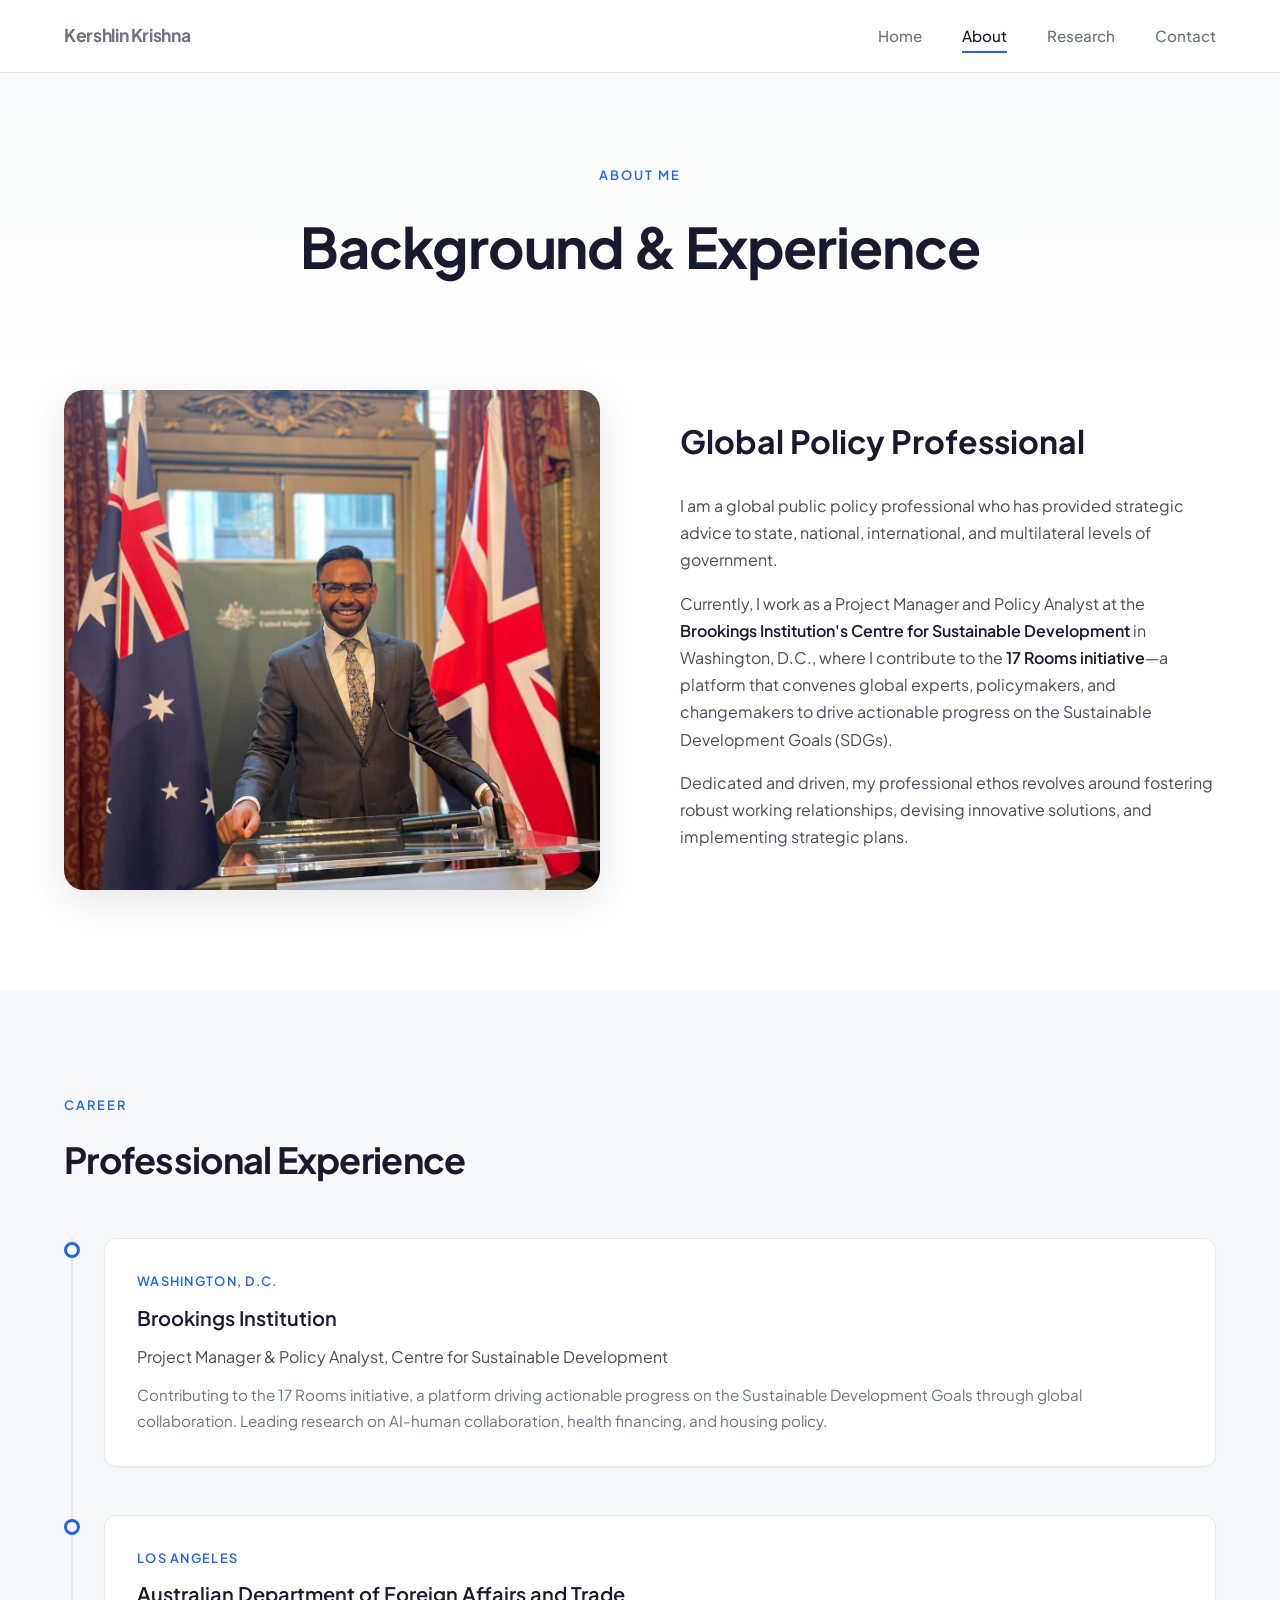
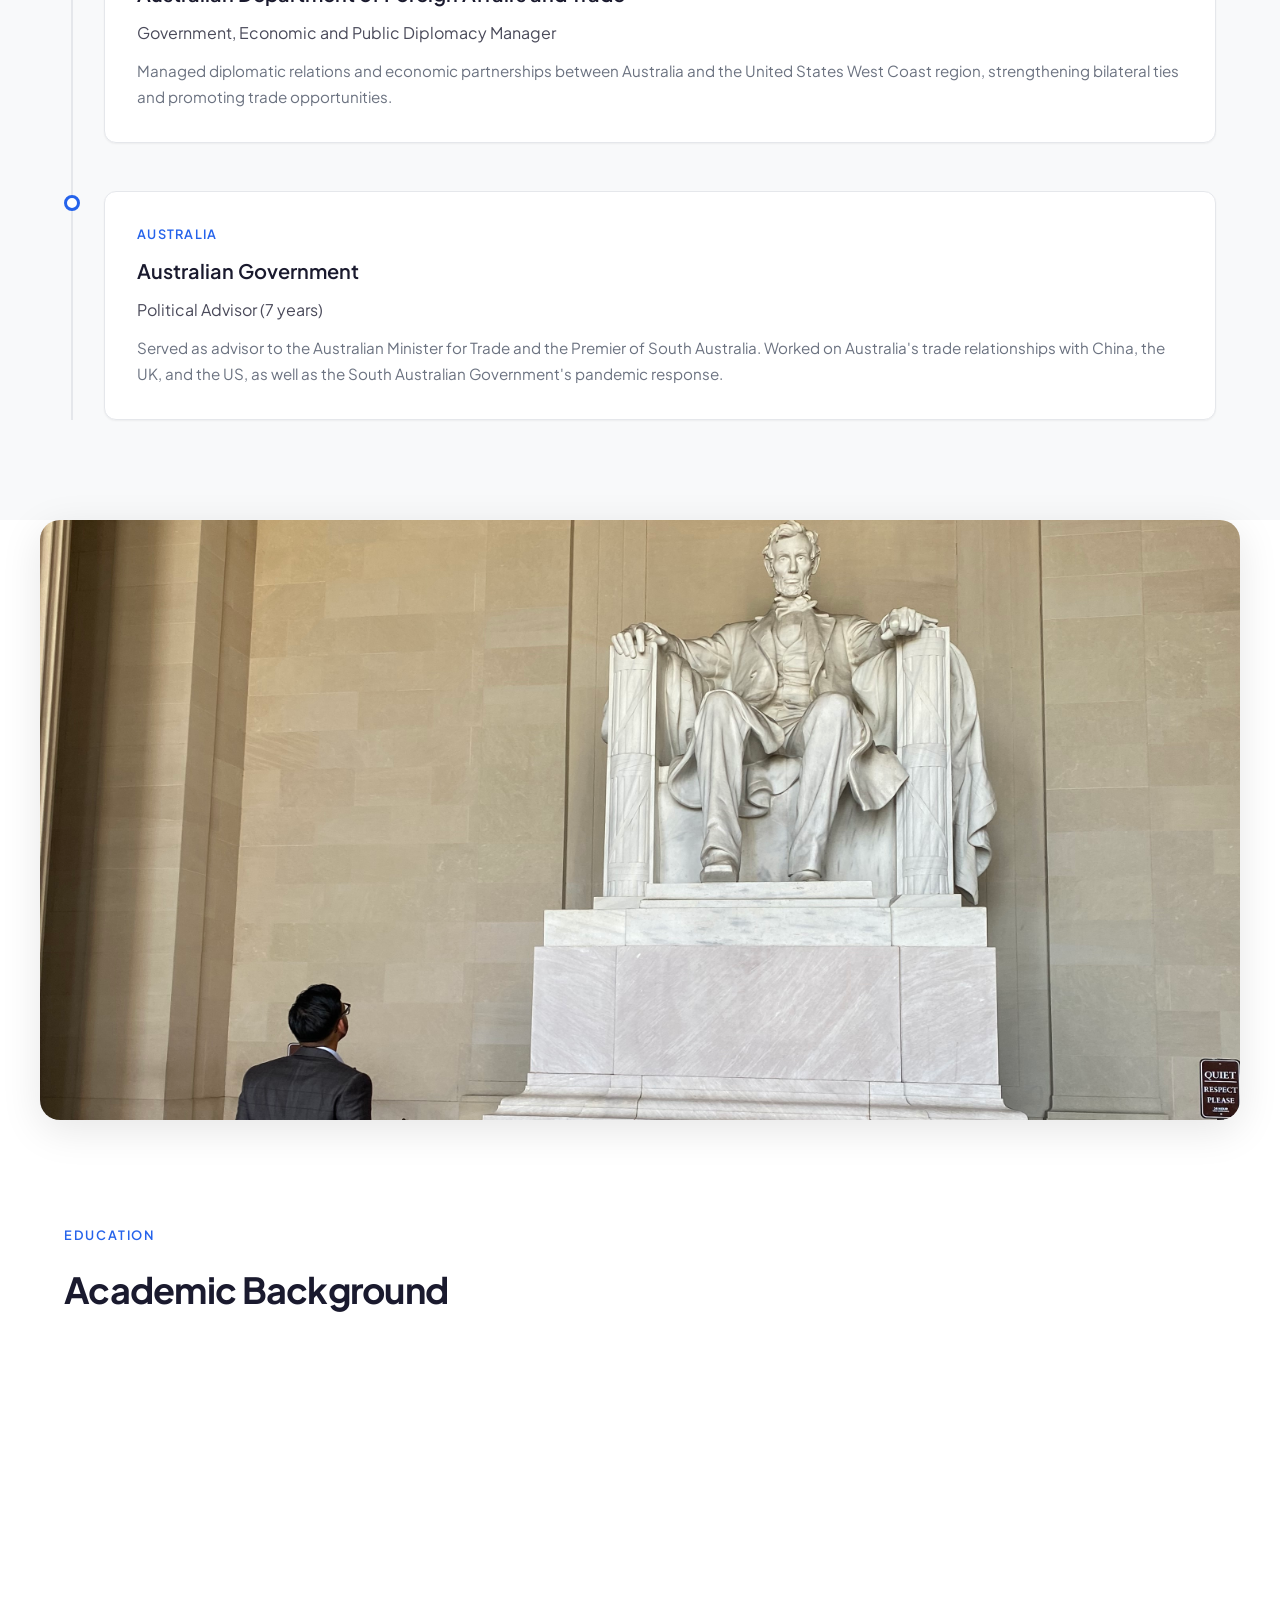
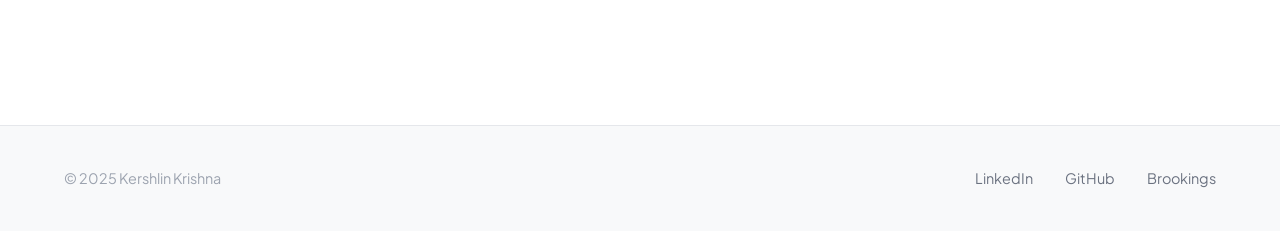
==== about/index.html @ df31a085 "Add trade reform article, fix navbar scroll text color, and add clean URLs - Add new Brookings artic" ====
<!DOCTYPE html>
<html lang="en">
<head>
    <meta charset="UTF-8">
    <meta name="viewport" content="width=device-width, initial-scale=1.0">
    <title>About | Kershlin Krishna</title>
    <link rel="stylesheet" href="/styles.css">
    <link rel="icon" type="image/jpg" href="/favicon.jpg">
    <link rel="preconnect" href="https://fonts.googleapis.com">
    <link rel="preconnect" href="https://fonts.gstatic.com" crossorigin>
    <link href="https://fonts.googleapis.com/css2?family=Plus+Jakarta+Sans:wght@300;400;500;600;700&display=swap" rel="stylesheet">
</head>
<body>
    <nav class="navbar">
        <div class="nav-container">
            <a href="/home" class="nav-logo">Kershlin Krishna</a>
            <ul class="nav-menu">
                <li><a href="/home" class="nav-link">Home</a></li>
                <li><a href="/about" class="nav-link active">About</a></li>
                <li><a href="/research" class="nav-link">Research</a></li>
                <li><a href="/contact" class="nav-link">Contact</a></li>
            </ul>
            <button class="nav-toggle" aria-label="Toggle menu">
                <span></span>
                <span></span>
                <span></span>
            </button>
        </div>
    </nav>

    <main>
        <section class="page-hero">
            <div class="container">
                <span class="section-tag">About Me</span>
                <h1>Background & Experience</h1>
            </div>
        </section>

        <section class="about-intro">
            <div class="container">
                <div class="about-grid">
                    <div class="about-image">
                        <img src="/favicon_9.jpeg" alt="Kershlin Krishna">
                    </div>
                    <div class="about-text">
                        <h2>Global Policy Professional</h2>
                        <p>
                            I am a global public policy professional who has provided strategic advice to state, national, international, and multilateral levels of government.
                        </p>
                        <p>
                            Currently, I work as a Project Manager and Policy Analyst at the <strong>Brookings Institution's Centre for Sustainable Development</strong> in Washington, D.C., where I contribute to the <strong>17 Rooms initiative</strong>—a platform that convenes global experts, policymakers, and changemakers to drive actionable progress on the Sustainable Development Goals (SDGs).
                        </p>
                        <p>
                            Dedicated and driven, my professional ethos revolves around fostering robust working relationships, devising innovative solutions, and implementing strategic plans.
                        </p>
                    </div>
                </div>
            </div>
        </section>

        <section class="experience">
            <div class="container">
                <div class="section-header">
                    <span class="section-tag">Career</span>
                    <h2>Professional Experience</h2>
                </div>

                <div class="timeline">
                    <div class="timeline-item">
                        <div class="timeline-marker"></div>
                        <div class="timeline-content">
                            <span class="timeline-location">Washington, D.C.</span>
                            <h3>Brookings Institution</h3>
                            <p class="timeline-role">Project Manager & Policy Analyst, Centre for Sustainable Development</p>
                            <p class="timeline-desc">Contributing to the 17 Rooms initiative, a platform driving actionable progress on the Sustainable Development Goals through global collaboration. Leading research on AI-human collaboration, health financing, and housing policy.</p>
                        </div>
                    </div>

                    <div class="timeline-item">
                        <div class="timeline-marker"></div>
                        <div class="timeline-content">
                            <span class="timeline-location">Los Angeles</span>
                            <h3>Australian Department of Foreign Affairs and Trade</h3>
                            <p class="timeline-role">Government, Economic and Public Diplomacy Manager</p>
                            <p class="timeline-desc">Managed diplomatic relations and economic partnerships between Australia and the United States West Coast region, strengthening bilateral ties and promoting trade opportunities.</p>
                        </div>
                    </div>

                    <div class="timeline-item">
                        <div class="timeline-marker"></div>
                        <div class="timeline-content">
                            <span class="timeline-location">Australia</span>
                            <h3>Australian Government</h3>
                            <p class="timeline-role">Political Advisor (7 years)</p>
                            <p class="timeline-desc">Served as advisor to the Australian Minister for Trade and the Premier of South Australia. Worked on Australia's trade relationships with China, the UK, and the US, as well as the South Australian Government's pandemic response.</p>
                        </div>
                    </div>
                </div>
            </div>
        </section>

        <section class="featured-image about-featured">
            <div class="featured-wrapper">
                <img src="/favicon_2.jpeg" alt="Lincoln Memorial, Washington D.C.">
            </div>
        </section>

        <section class="education">
            <div class="container">
                <div class="section-header">
                    <span class="section-tag">Education</span>
                    <h2>Academic Background</h2>
                </div>

                <div class="education-grid">
                    <div class="education-card">
                        <div class="education-icon">
                            <svg xmlns="http://www.w3.org/2000/svg" width="32" height="32" viewBox="0 0 24 24" fill="none" stroke="currentColor" stroke-width="2" stroke-linecap="round" stroke-linejoin="round"><path d="M22 10v6M2 10l10-5 10 5-10 5z"/><path d="M6 12v5c3 3 9 3 12 0v-5"/></svg>
                        </div>
                        <h3>London School of Economics and Political Science</h3>
                        <p class="education-degree">Master of Public Policy</p>
                        <span class="education-distinction">Distinction</span>
                    </div>

                    <div class="education-card">
                        <div class="education-icon">
                            <svg xmlns="http://www.w3.org/2000/svg" width="32" height="32" viewBox="0 0 24 24" fill="none" stroke="currentColor" stroke-width="2" stroke-linecap="round" stroke-linejoin="round"><path d="M22 10v6M2 10l10-5 10 5-10 5z"/><path d="M6 12v5c3 3 9 3 12 0v-5"/></svg>
                        </div>
                        <h3>University of Adelaide</h3>
                        <p class="education-degree">Bachelor of Laws</p>
                        <p class="education-degree">Bachelor of Commerce</p>
                    </div>
                </div>
            </div>
        </section>
    </main>

    <footer>
        <div class="container">
            <div class="footer-content">
                <p>&copy; 2025 Kershlin Krishna</p>
                <div class="footer-links">
                    <a href="https://www.linkedin.com/in/kershlinkrishna/" target="_blank" rel="noopener noreferrer">LinkedIn</a>
                    <a href="https://github.com/kershlin23" target="_blank" rel="noopener noreferrer">GitHub</a>
                    <a href="https://www.brookings.edu/people/kershlin-krishna/" target="_blank" rel="noopener noreferrer">Brookings</a>
                </div>
            </div>
        </div>
    </footer>

    <script src="/script.js"></script>
</body>
</html>
---- styles.css ----
/* ===== CSS RESET & VARIABLES ===== */
*, *::before, *::after {
    margin: 0;
    padding: 0;
    box-sizing: border-box;
}

:root {
    --bg-primary: #ffffff;
    --bg-secondary: #f8f9fa;
    --bg-card: #ffffff;
    --bg-card-hover: #f8f9fa;
    --text-dark: #1a1a2e;
    --text-body: #4a4a5a;
    --text-muted: #6b7280;
    --text-subtle: #9ca3af;
    --accent: #2563eb;
    --accent-hover: #1d4ed8;
    --accent-light: #dbeafe;
    --accent-subtle: rgba(37, 99, 235, 0.08);
    --border: #e5e7eb;
    --border-light: #f3f4f6;
    --shadow-sm: 0 1px 2px rgba(0, 0, 0, 0.05);
    --shadow: 0 4px 20px rgba(0, 0, 0, 0.08);
    --shadow-lg: 0 10px 40px rgba(0, 0, 0, 0.1);
    --transition: 0.3s cubic-bezier(0.4, 0, 0.2, 1);
}

html {
    scroll-behavior: smooth;
}

body {
    font-family: 'Plus Jakarta Sans', -apple-system, BlinkMacSystemFont, sans-serif;
    font-size: 16px;
    line-height: 1.7;
    color: var(--text-body);
    background-color: var(--bg-primary);
    -webkit-font-smoothing: antialiased;
    -moz-osx-font-smoothing: grayscale;
    overflow-x: hidden;
}

.container {
    max-width: 1200px;
    margin: 0 auto;
    padding: 0 24px;
}

a {
    color: var(--accent);
    text-decoration: none;
    transition: color var(--transition);
}

a:hover {
    color: var(--accent-hover);
}

img {
    max-width: 100%;
    height: auto;
    display: block;
}

/* ===== NAVIGATION ===== */
.navbar {
    position: fixed;
    top: 0;
    left: 0;
    right: 0;
    z-index: 1000;
    background: rgba(255, 255, 255, 0.9);
    backdrop-filter: blur(20px);
    -webkit-backdrop-filter: blur(20px);
    border-bottom: 1px solid var(--border);
    transition: background var(--transition), border-color var(--transition);
}

.navbar.scrolled {
    background: rgba(12, 12, 12, 0.95);
    border-bottom-color: rgba(255, 255, 255, 0.1);
}

.navbar.scrolled .nav-logo,
.navbar.scrolled .nav-link {
    color: rgba(255, 255, 255, 0.75);
}

.navbar.scrolled .nav-logo:hover,
.navbar.scrolled .nav-link:hover,
.navbar.scrolled .nav-link.active {
    color: #ffffff;
}

.navbar.scrolled .nav-toggle span {
    background: #ffffff;
}

.nav-container {
    max-width: 1200px;
    margin: 0 auto;
    padding: 0 24px;
    display: flex;
    justify-content: space-between;
    align-items: center;
    height: 72px;
}

.nav-logo {
    font-size: 1.1rem;
    font-weight: 700;
    color: var(--text-muted);
    letter-spacing: -0.02em;
}

.nav-logo:hover {
    color: var(--text-dark);
}

.nav-menu {
    display: flex;
    list-style: none;
    gap: 40px;
}

.nav-link {
    color: var(--text-muted);
    font-size: 0.95rem;
    font-weight: 500;
    position: relative;
    padding: 8px 0;
}

.nav-link::after {
    content: '';
    position: absolute;
    bottom: 0;
    left: 0;
    width: 0;
    height: 2px;
    background: var(--accent);
    transition: width var(--transition);
}

.nav-link:hover,
.nav-link.active {
    color: var(--text-dark);
}

.nav-link:hover::after,
.nav-link.active::after {
    width: 100%;
}

.nav-toggle {
    display: none;
    flex-direction: column;
    gap: 5px;
    background: none;
    border: none;
    cursor: pointer;
    padding: 8px;
}

.nav-toggle span {
    display: block;
    width: 24px;
    height: 2px;
    background: var(--text-dark);
    transition: var(--transition);
}

/* ===== BUTTONS ===== */
.btn {
    display: inline-flex;
    align-items: center;
    justify-content: center;
    padding: 14px 28px;
    font-size: 0.95rem;
    font-weight: 600;
    border-radius: 8px;
    transition: all var(--transition);
    cursor: pointer;
    border: none;
}

.btn-primary {
    background: var(--accent);
    color: #ffffff;
}

.btn-primary:hover {
    background: var(--accent-hover);
    color: #ffffff;
    transform: translateY(-2px);
    box-shadow: 0 10px 30px rgba(37, 99, 235, 0.25);
}

.btn-secondary {
    background: transparent;
    color: var(--text-dark);
    border: 1px solid var(--border);
}

.btn-secondary:hover {
    background: var(--bg-secondary);
    color: var(--text-dark);
    border-color: var(--text-muted);
}

/* ===== SECTION COMPONENTS ===== */
.section-tag {
    display: inline-block;
    font-size: 0.8rem;
    font-weight: 600;
    text-transform: uppercase;
    letter-spacing: 0.15em;
    color: var(--accent);
    margin-bottom: 12px;
}

.section-header {
    margin-bottom: 48px;
}

.section-header h2 {
    font-size: 2.25rem;
    font-weight: 700;
    color: var(--text-dark);
    letter-spacing: -0.02em;
}

/* ===== HERO SECTION ===== */
.hero {
    min-height: 100vh;
    display: flex;
    flex-direction: column;
    justify-content: center;
    padding: 120px 24px 60px;
    position: relative;
    background: linear-gradient(180deg, var(--bg-secondary) 0%, var(--bg-primary) 100%);
}

.hero-content {
    max-width: 1200px;
    margin: 0 auto;
    width: 100%;
    display: grid;
    grid-template-columns: 1fr 1fr;
    gap: 80px;
    align-items: center;
}

.hero-greeting {
    font-size: 1.1rem;
    color: var(--accent);
    font-weight: 500;
    margin-bottom: 8px;
}

.hero-title {
    font-size: 4rem;
    font-weight: 700;
    color: var(--text-dark);
    line-height: 1.1;
    letter-spacing: -0.03em;
    margin-bottom: 16px;
}

.hero-subtitle {
    font-size: 1.5rem;
    color: var(--text-muted);
    font-weight: 400;
    margin-bottom: 24px;
}

.hero-description {
    font-size: 1.1rem;
    color: var(--text-muted);
    max-width: 480px;
    margin-bottom: 40px;
    line-height: 1.8;
}

.hero-cta {
    display: flex;
    gap: 16px;
}

.hero-image {
    display: flex;
    justify-content: center;
    align-items: center;
}

.image-wrapper {
    position: relative;
    width: 400px;
    height: 480px;
    border-radius: 20px;
    overflow: hidden;
    box-shadow: var(--shadow-lg);
}

.image-wrapper img {
    width: 100%;
    height: 100%;
    object-fit: cover;
    object-position: center top;
}

.hero-scroll {
    position: absolute;
    bottom: 40px;
    left: 50%;
    transform: translateX(-50%);
    display: flex;
    flex-direction: column;
    align-items: center;
    gap: 12px;
}

.hero-scroll span {
    font-size: 0.75rem;
    text-transform: uppercase;
    letter-spacing: 0.2em;
    color: var(--text-subtle);
}

.scroll-line {
    width: 1px;
    height: 60px;
    background: linear-gradient(to bottom, var(--accent), transparent);
    animation: scrollPulse 2s ease-in-out infinite;
}

@keyframes scrollPulse {
    0%, 100% { opacity: 0.3; }
    50% { opacity: 1; }
}

/* ===== HIGHLIGHTS SECTION ===== */
.highlights {
    padding: 100px 24px;
    background: var(--bg-primary);
}

.highlights-grid {
    display: grid;
    grid-template-columns: repeat(3, 1fr);
    gap: 32px;
}

.highlight-card {
    background: var(--bg-card);
    border: 1px solid var(--border);
    border-radius: 16px;
    padding: 40px 32px;
    transition: all var(--transition);
}

.highlight-card:hover {
    background: var(--bg-card-hover);
    transform: translateY(-4px);
    box-shadow: var(--shadow-lg);
    border-color: var(--accent-light);
}

.highlight-number {
    font-size: 3.5rem;
    font-weight: 700;
    color: var(--accent);
    margin-bottom: 8px;
}

.highlight-card h3 {
    font-size: 1.25rem;
    font-weight: 600;
    color: var(--text-dark);
    margin-bottom: 12px;
}

.highlight-card p {
    font-size: 0.95rem;
    color: var(--text-muted);
    line-height: 1.6;
}

/* ===== FEATURED IMAGE SECTION ===== */
.featured-image {
    padding: 0 24px;
}

.featured-wrapper {
    position: relative;
    max-width: 1200px;
    margin: 0 auto;
    border-radius: 20px;
    overflow: hidden;
    height: 500px;
    box-shadow: var(--shadow-lg);
}

.featured-wrapper img {
    width: 100%;
    height: 100%;
    object-fit: cover;
}

.featured-overlay {
    position: absolute;
    bottom: 0;
    left: 0;
    right: 0;
    padding: 40px;
    background: linear-gradient(to top, rgba(0,0,0,0.7), transparent);
}

.featured-caption {
    font-size: 1.25rem;
    font-weight: 500;
    color: #ffffff;
}

.about-featured .featured-wrapper {
    height: 600px;
}

.about-featured .featured-wrapper img {
    object-position: center 40%;
}

/* ===== CTA SECTION ===== */
.cta-section {
    padding: 120px 24px;
    text-align: center;
    background: var(--bg-secondary);
}

.cta-section h2 {
    font-size: 2.5rem;
    font-weight: 700;
    color: var(--text-dark);
    margin-bottom: 16px;
}

.cta-section p {
    font-size: 1.1rem;
    color: var(--text-muted);
    max-width: 600px;
    margin: 0 auto 32px;
}

.cta-buttons {
    display: flex;
    gap: 16px;
    justify-content: center;
}

/* ===== PAGE HERO ===== */
.page-hero {
    padding: 160px 24px 80px;
    text-align: center;
    background: linear-gradient(180deg, var(--bg-secondary) 0%, var(--bg-primary) 100%);
}

.page-hero h1 {
    font-size: 3.5rem;
    font-weight: 700;
    color: var(--text-dark);
    letter-spacing: -0.02em;
    margin-bottom: 16px;
}

.page-hero-desc {
    font-size: 1.2rem;
    color: var(--text-muted);
    max-width: 600px;
    margin: 0 auto;
}

/* ===== ABOUT PAGE ===== */
.about-intro {
    padding: 0 24px 100px;
}

.about-grid {
    display: grid;
    grid-template-columns: 1fr 1fr;
    gap: 80px;
    align-items: center;
}

.about-image {
    border-radius: 20px;
    overflow: hidden;
    height: 500px;
    box-shadow: var(--shadow-lg);
}

.about-image img {
    width: 100%;
    height: 100%;
    object-fit: cover;
}

.about-text h2 {
    font-size: 2rem;
    font-weight: 700;
    color: var(--text-dark);
    margin-bottom: 24px;
}

.about-text p {
    margin-bottom: 16px;
    color: var(--text-body);
}

.about-text strong {
    color: var(--text-dark);
    font-weight: 600;
}

/* ===== EXPERIENCE TIMELINE ===== */
.experience {
    padding: 100px 24px;
    background: var(--bg-secondary);
}

.timeline {
    position: relative;
    padding-left: 40px;
}

.timeline::before {
    content: '';
    position: absolute;
    left: 7px;
    top: 0;
    bottom: 0;
    width: 2px;
    background: var(--border);
}

.timeline-item {
    position: relative;
    padding-bottom: 48px;
}

.timeline-item:last-child {
    padding-bottom: 0;
}

.timeline-marker {
    position: absolute;
    left: -40px;
    top: 4px;
    width: 16px;
    height: 16px;
    border-radius: 50%;
    background: var(--bg-primary);
    border: 3px solid var(--accent);
}

.timeline-content {
    background: var(--bg-primary);
    border: 1px solid var(--border);
    border-radius: 12px;
    padding: 32px;
    box-shadow: var(--shadow-sm);
}

.timeline-location {
    font-size: 0.8rem;
    font-weight: 600;
    text-transform: uppercase;
    letter-spacing: 0.1em;
    color: var(--accent);
    margin-bottom: 8px;
    display: block;
}

.timeline-content h3 {
    font-size: 1.25rem;
    font-weight: 600;
    color: var(--text-dark);
    margin-bottom: 8px;
}

.timeline-role {
    font-size: 1rem;
    color: var(--text-body);
    margin-bottom: 12px;
}

.timeline-desc {
    font-size: 0.95rem;
    color: var(--text-muted);
    line-height: 1.7;
}

/* ===== EDUCATION ===== */
.education {
    padding: 100px 24px;
    background: var(--bg-primary);
}

.education-grid {
    display: grid;
    grid-template-columns: repeat(2, 1fr);
    gap: 32px;
}

.education-card {
    background: var(--bg-card);
    border: 1px solid var(--border);
    border-radius: 16px;
    padding: 40px;
    transition: all var(--transition);
}

.education-card:hover {
    border-color: var(--accent-light);
    transform: translateY(-4px);
    box-shadow: var(--shadow-lg);
}

.education-icon {
    color: var(--accent);
    margin-bottom: 20px;
}

.education-card h3 {
    font-size: 1.2rem;
    font-weight: 600;
    color: var(--text-dark);
    margin-bottom: 12px;
}

.education-degree {
    font-size: 1rem;
    color: var(--text-muted);
    margin-bottom: 4px;
}

.education-distinction {
    display: inline-block;
    font-size: 0.75rem;
    font-weight: 600;
    color: var(--accent);
    background: var(--accent-light);
    padding: 4px 12px;
    border-radius: 20px;
    margin-top: 12px;
}

/* ===== RESEARCH PAGE ===== */
.research-list {
    padding: 0 24px 100px;
}

.research-card {
    background: var(--bg-card);
    border: 1px solid var(--border);
    border-radius: 16px;
    padding: 40px;
    margin-bottom: 24px;
    transition: all var(--transition);
}

.research-card:hover {
    border-color: var(--accent-light);
    transform: translateY(-2px);
    box-shadow: var(--shadow);
}

.research-meta {
    display: flex;
    gap: 16px;
    margin-bottom: 16px;
}

.research-date {
    font-size: 0.85rem;
    color: var(--text-subtle);
}

.research-type {
    font-size: 0.85rem;
    color: var(--accent);
    font-weight: 500;
}

.research-card h2 {
    font-size: 1.35rem;
    font-weight: 600;
    margin-bottom: 12px;
}

.research-card h2 a {
    color: var(--text-dark);
}

.research-card h2 a:hover {
    color: var(--accent);
}

.research-authors {
    font-size: 0.9rem;
    color: var(--text-muted);
    font-style: italic;
    margin-bottom: 16px;
}

.research-desc {
    font-size: 1rem;
    color: var(--text-muted);
    line-height: 1.7;
    margin-bottom: 20px;
}

.research-link {
    font-size: 0.95rem;
    font-weight: 600;
    color: var(--accent);
}

.research-link:hover {
    color: var(--accent-hover);
}

/* ===== CONTACT PAGE ===== */
.contact-section {
    padding: 0 24px 100px;
}

.contact-grid {
    display: grid;
    grid-template-columns: 1fr 1fr;
    gap: 80px;
    align-items: center;
}

.contact-info h2 {
    font-size: 2rem;
    font-weight: 700;
    color: var(--text-dark);
    margin-bottom: 16px;
}

.contact-info > p {
    font-size: 1.1rem;
    color: var(--text-muted);
    margin-bottom: 40px;
}

.contact-methods {
    display: flex;
    flex-direction: column;
    gap: 24px;
}

.contact-method {
    display: flex;
    gap: 20px;
    align-items: flex-start;
}

.contact-icon {
    width: 48px;
    height: 48px;
    background: var(--accent-light);
    border-radius: 12px;
    display: flex;
    align-items: center;
    justify-content: center;
    color: var(--accent);
    flex-shrink: 0;
}

.contact-method h3 {
    font-size: 0.9rem;
    font-weight: 600;
    color: var(--text-dark);
    margin-bottom: 4px;
}

.contact-method p,
.contact-method a {
    font-size: 0.95rem;
    color: var(--text-muted);
}

.contact-method a:hover {
    color: var(--accent);
}

.contact-image {
    border-radius: 20px;
    overflow: hidden;
    height: 500px;
    box-shadow: var(--shadow-lg);
}

.contact-image img {
    width: 100%;
    height: 100%;
    object-fit: cover;
}

/* ===== FOOTER ===== */
footer {
    background: var(--bg-secondary);
    border-top: 1px solid var(--border);
    padding: 40px 24px;
}

.footer-content {
    display: flex;
    justify-content: space-between;
    align-items: center;
}

.footer-content p {
    font-size: 0.9rem;
    color: var(--text-subtle);
}

.footer-links {
    display: flex;
    gap: 32px;
}

.footer-links a {
    font-size: 0.9rem;
    color: var(--text-muted);
}

.footer-links a:hover {
    color: var(--text-dark);
}

/* ===== RESPONSIVE ===== */
@media (max-width: 992px) {
    .hero-content {
        grid-template-columns: 1fr;
        gap: 60px;
        text-align: center;
    }

    .hero-title {
        font-size: 3rem;
    }

    .hero-description {
        margin: 0 auto 40px;
    }

    .hero-cta {
        justify-content: center;
    }

    .image-wrapper {
        width: 320px;
        height: 400px;
        margin: 0 auto;
    }

    .highlights-grid {
        grid-template-columns: 1fr;
    }

    .about-grid,
    .contact-grid {
        grid-template-columns: 1fr;
        gap: 40px;
    }

    .about-image,
    .contact-image {
        height: 350px;
    }

    .education-grid {
        grid-template-columns: 1fr;
    }

    .about-featured .featured-wrapper {
        height: 450px;
    }
}

@media (max-width: 768px) {
    .nav-menu {
        position: fixed;
        top: 72px;
        left: 0;
        right: 0;
        background: rgba(255, 255, 255, 0.98);
        backdrop-filter: blur(20px);
        flex-direction: column;
        padding: 40px 24px;
        gap: 24px;
        transform: translateY(-100%);
        opacity: 0;
        visibility: hidden;
        transition: all var(--transition);
        border-bottom: 1px solid var(--border);
    }

    .nav-menu.active {
        transform: translateY(0);
        opacity: 1;
        visibility: visible;
    }

    .nav-toggle {
        display: flex;
    }

    .nav-toggle.active span:nth-child(1) {
        transform: rotate(45deg) translate(5px, 5px);
    }

    .nav-toggle.active span:nth-child(2) {
        opacity: 0;
    }

    .nav-toggle.active span:nth-child(3) {
        transform: rotate(-45deg) translate(5px, -5px);
    }

    .hero {
        padding: 100px 24px 40px;
        min-height: auto;
    }

    .hero-title {
        font-size: 2.5rem;
    }

    .hero-subtitle {
        font-size: 1.2rem;
    }

    .hero-cta {
        flex-direction: column;
    }

    .hero-scroll {
        display: none;
    }

    .page-hero h1 {
        font-size: 2.5rem;
    }

    .section-header h2 {
        font-size: 1.75rem;
    }

    .cta-section h2 {
        font-size: 2rem;
    }

    .featured-wrapper {
        height: 300px;
    }

    .about-featured .featured-wrapper {
        height: 350px;
    }

    .footer-content {
        flex-direction: column;
        gap: 20px;
        text-align: center;
    }
}

/* ===== ANIMATIONS ===== */
@keyframes fadeInUp {
    from {
        opacity: 0;
        transform: translateY(30px);
    }
    to {
        opacity: 1;
        transform: translateY(0);
    }
}

.hero-text,
.hero-image,
.highlight-card,
.research-card,
.timeline-item {
    animation: fadeInUp 0.8s ease forwards;
}

.hero-image {
    animation-delay: 0.2s;
}

.highlight-card:nth-child(2) {
    animation-delay: 0.1s;
}

.highlight-card:nth-child(3) {
    animation-delay: 0.2s;
}
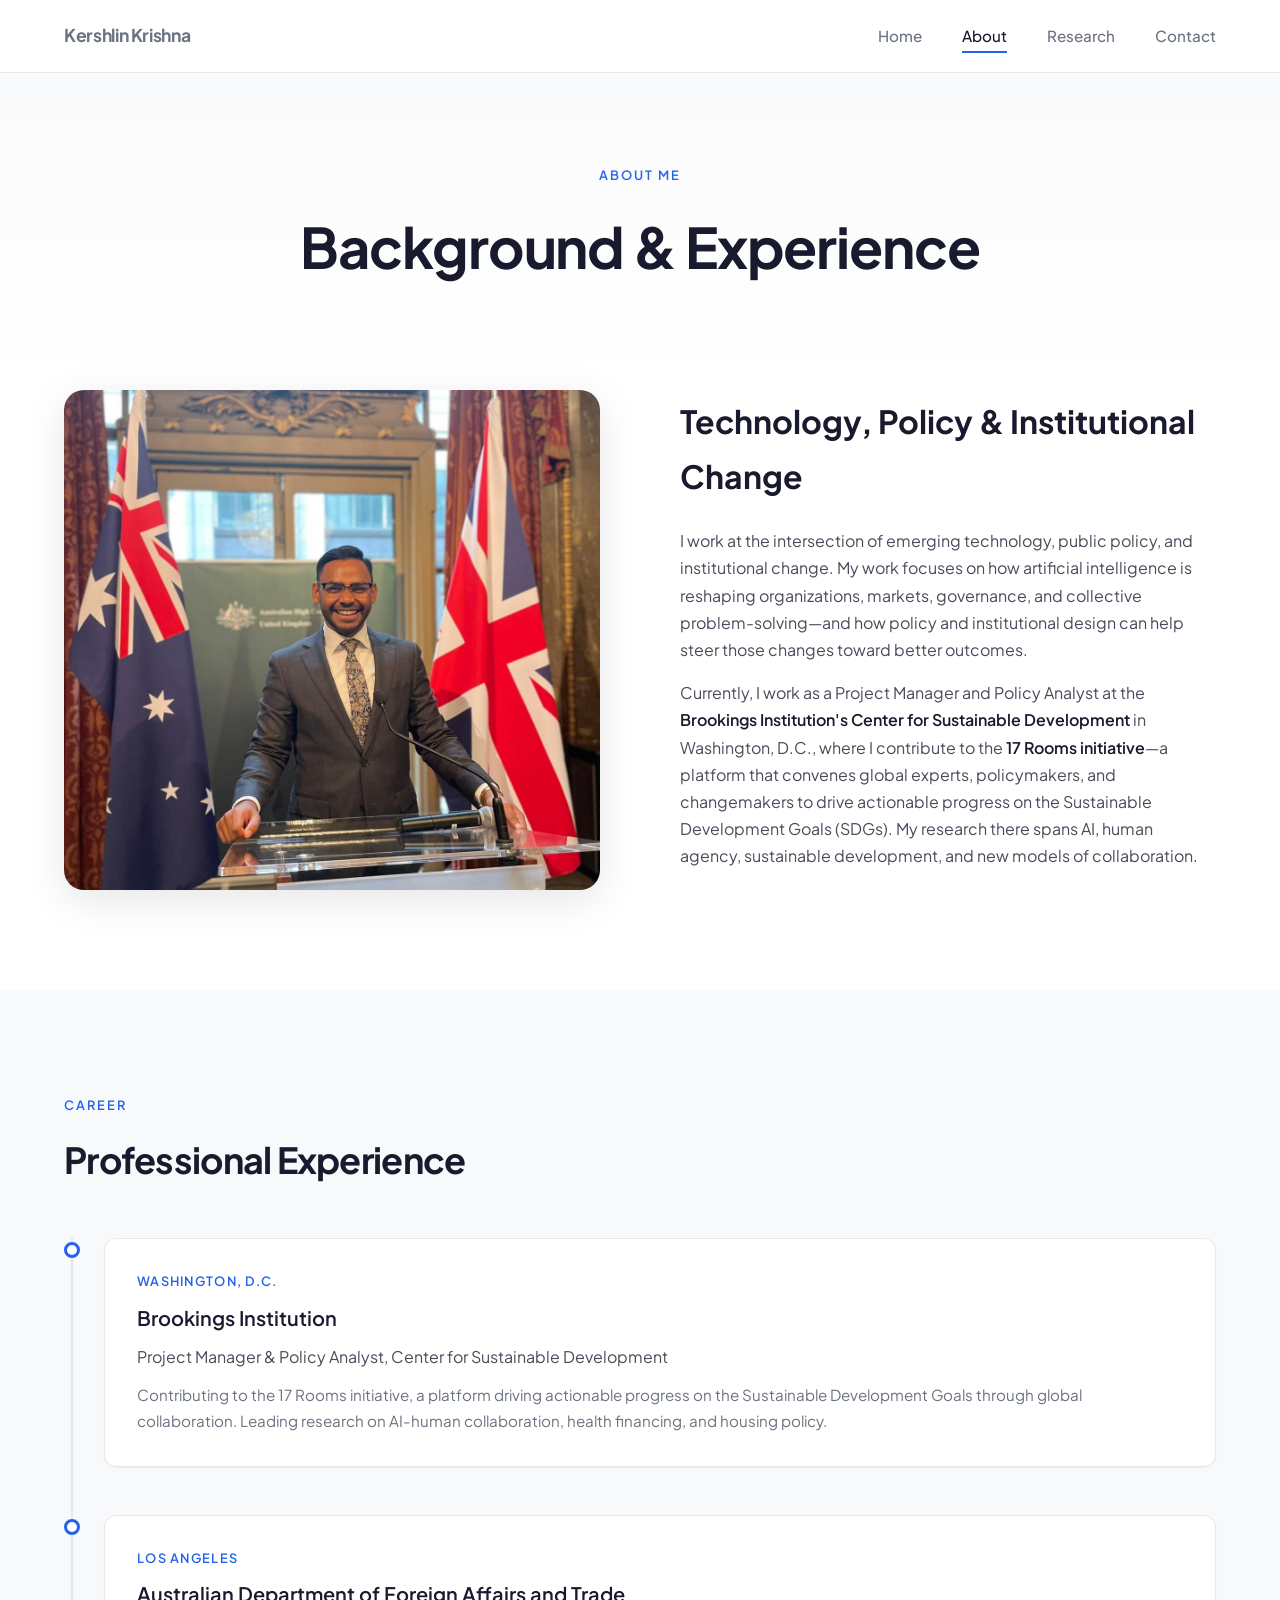
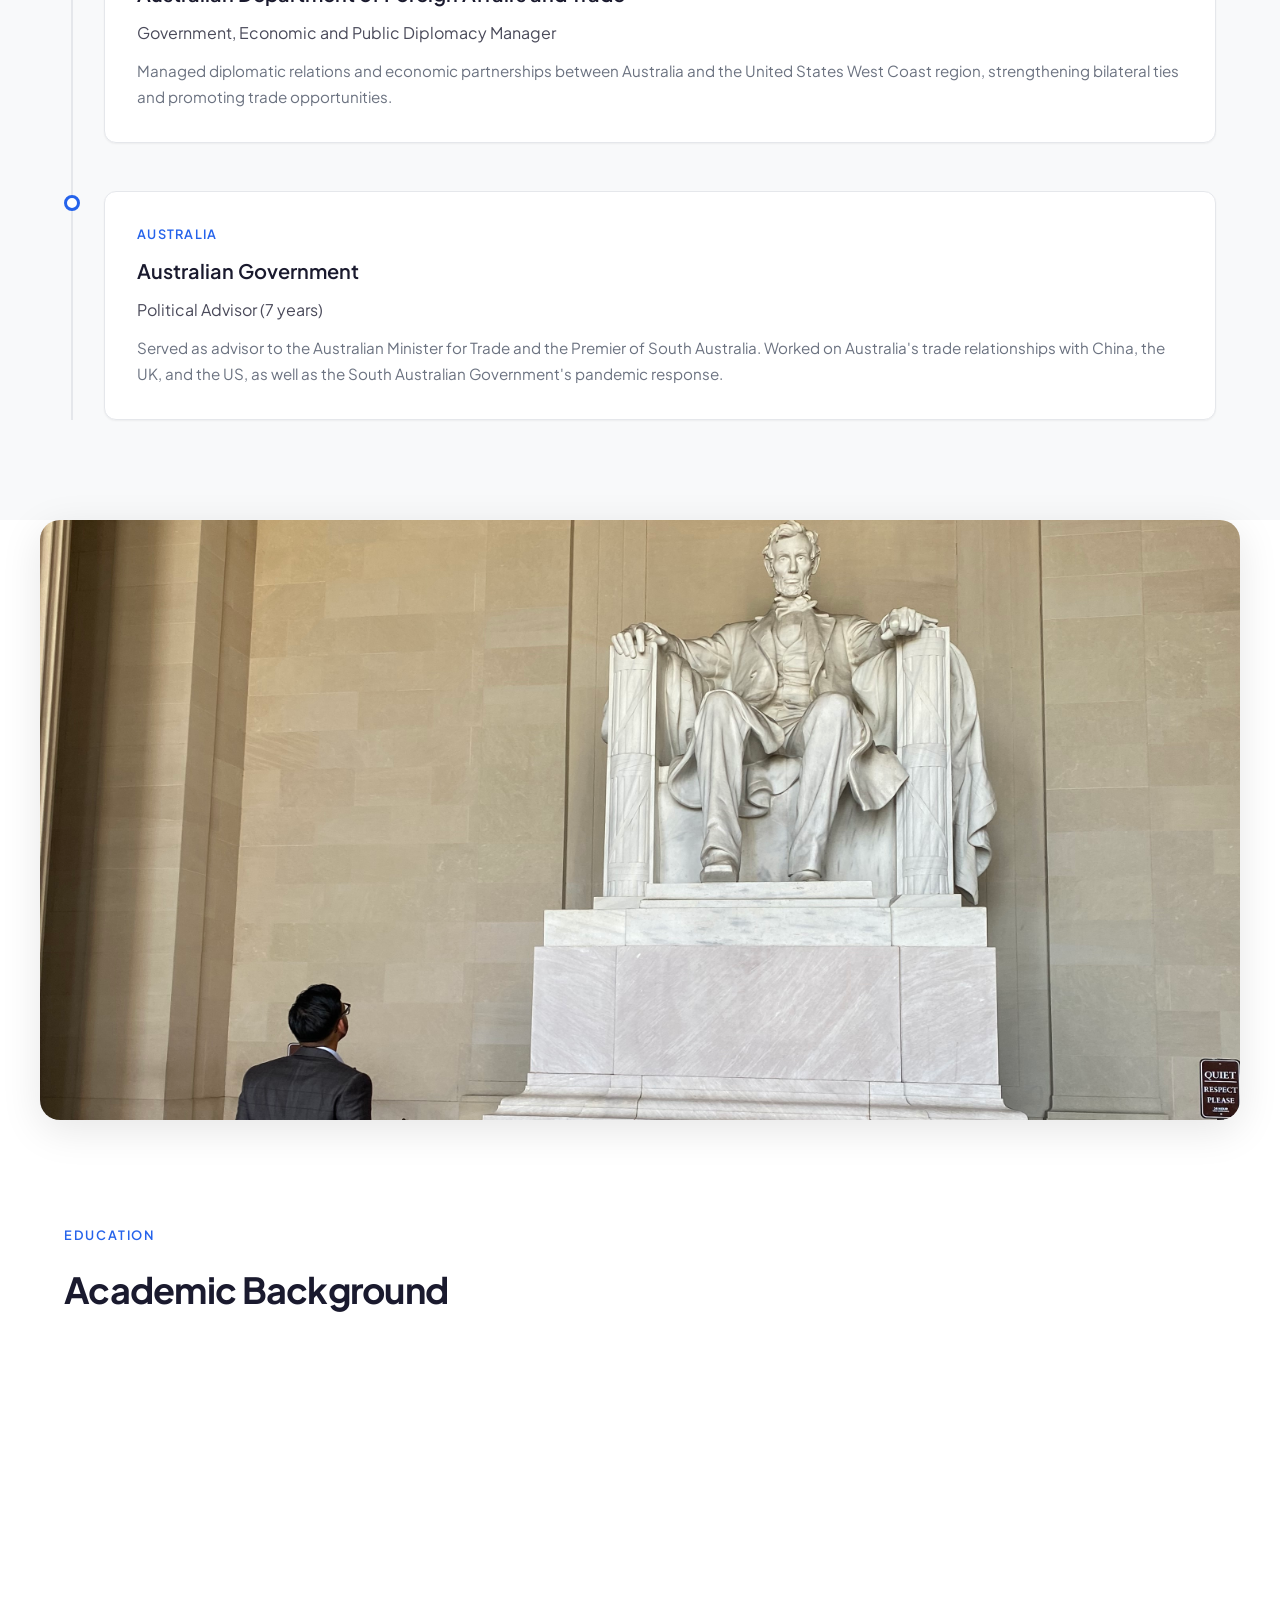
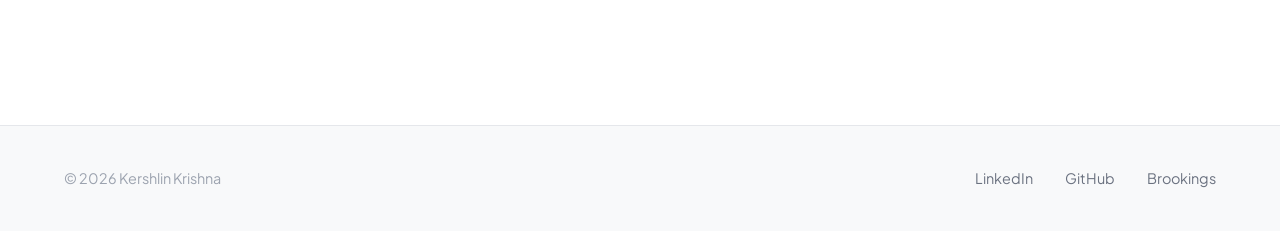
==== commit cba33e5d: "Reframe site copy around AI, policy, and institutional change Align the site's prose with current re" ====
--- a/about/index.html
+++ b/about/index.html
@@ -43,15 +43,12 @@
                         <img src="/favicon_9.jpeg" alt="Kershlin Krishna">
                     </div>
                     <div class="about-text">
-                        <h2>Global Policy Professional</h2>
+                        <h2>Technology, Policy &amp; Institutional Change</h2>
                         <p>
-                            I am a global public policy professional who has provided strategic advice to state, national, international, and multilateral levels of government.
+                            I work at the intersection of emerging technology, public policy, and institutional change. My work focuses on how artificial intelligence is reshaping organizations, markets, governance, and collective problem-solving—and how policy and institutional design can help steer those changes toward better outcomes.
                         </p>
                         <p>
-                            Currently, I work as a Project Manager and Policy Analyst at the <strong>Brookings Institution's Centre for Sustainable Development</strong> in Washington, D.C., where I contribute to the <strong>17 Rooms initiative</strong>—a platform that convenes global experts, policymakers, and changemakers to drive actionable progress on the Sustainable Development Goals (SDGs).
-                        </p>
-                        <p>
-                            Dedicated and driven, my professional ethos revolves around fostering robust working relationships, devising innovative solutions, and implementing strategic plans.
+                            Currently, I work as a Project Manager and Policy Analyst at the <strong>Brookings Institution's Center for Sustainable Development</strong> in Washington, D.C., where I contribute to the <strong>17 Rooms initiative</strong>—a platform that convenes global experts, policymakers, and changemakers to drive actionable progress on the Sustainable Development Goals (SDGs). My research there spans AI, human agency, sustainable development, and new models of collaboration.
                         </p>
                     </div>
                 </div>
@@ -71,7 +68,7 @@
                         <div class="timeline-content">
                             <span class="timeline-location">Washington, D.C.</span>
                             <h3>Brookings Institution</h3>
-                            <p class="timeline-role">Project Manager & Policy Analyst, Centre for Sustainable Development</p>
+                            <p class="timeline-role">Project Manager & Policy Analyst, Center for Sustainable Development</p>
                             <p class="timeline-desc">Contributing to the 17 Rooms initiative, a platform driving actionable progress on the Sustainable Development Goals through global collaboration. Leading research on AI-human collaboration, health financing, and housing policy.</p>
                         </div>
                     </div>
@@ -138,7 +135,7 @@
     <footer>
         <div class="container">
             <div class="footer-content">
-                <p>&copy; 2025 Kershlin Krishna</p>
+                <p>&copy; 2026 Kershlin Krishna</p>
                 <div class="footer-links">
                     <a href="https://www.linkedin.com/in/kershlinkrishna/" target="_blank" rel="noopener noreferrer">LinkedIn</a>
                     <a href="https://github.com/kershlin23" target="_blank" rel="noopener noreferrer">GitHub</a>
